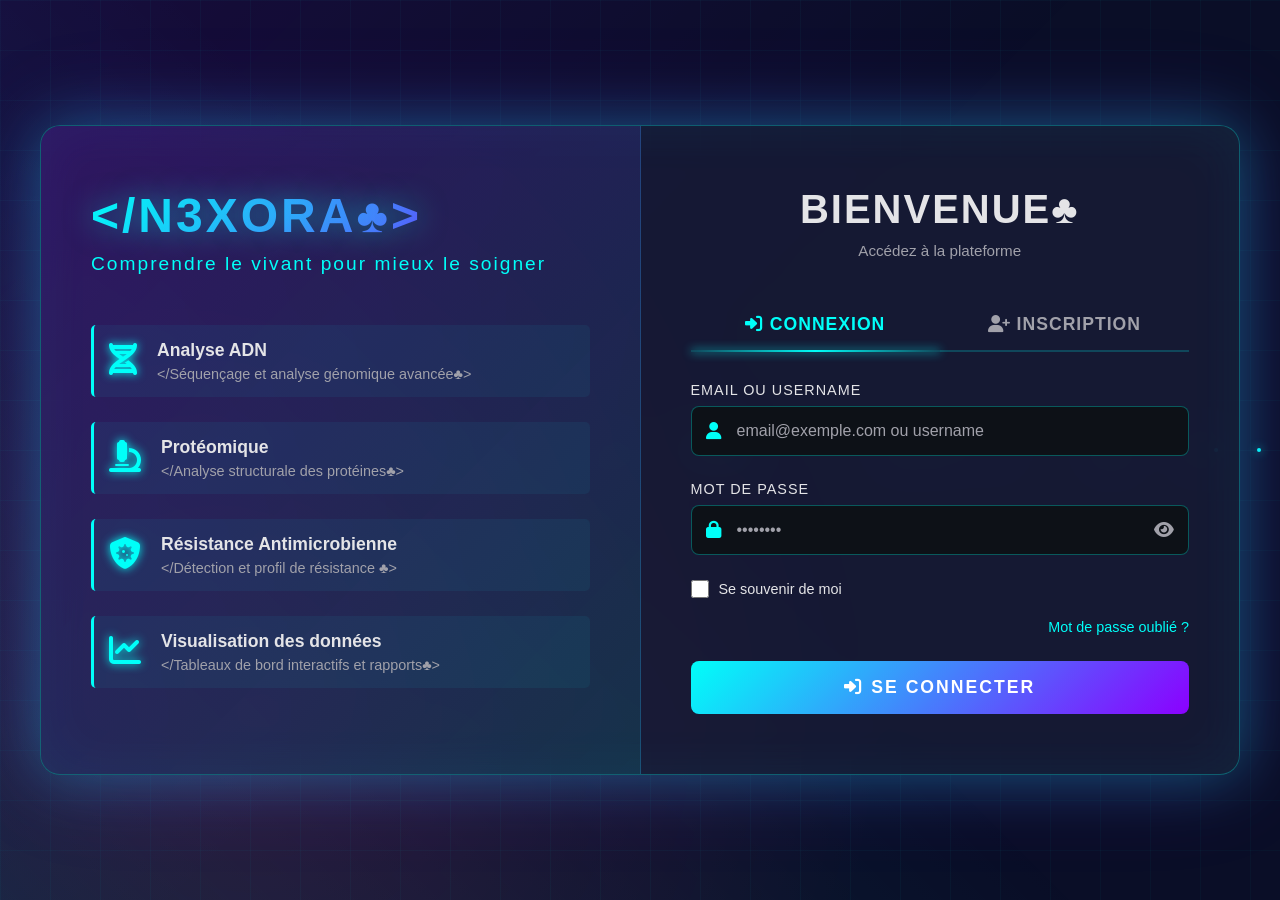
==== frontend/nexora.html @ ed5775c0 "premier commit mis a jour" ====
<!DOCTYPE html>
<html lang="fr">
<head>
<meta charset="UTF-8">
<meta name="viewport" content="width=device-width, initial-scale=1.0">
<title>Authentification</title>
<link rel="stylesheet" href="https://cdnjs.cloudflare.com/ajax/libs/font-awesome/6.4.0/css/all.min.css">
<style>
/* ===== RESET ===== */
* { margin:0; padding:0; box-sizing:border-box; }
:root {
  --cyan:#00fff9; --pink:#ff006e; --purple:#8b00ff;
  --bg:#0a0e27; --card:#1a1f3a;
  --input:#0d1117; --text:#e4e4e7; --text-secondary:#a1a1aa;
}
body {
  font-family:'Segoe UI',sans-serif;
  background:var(--bg); color:var(--text);
  min-height:100vh; display:flex;
  justify-content:center; align-items:center;
  overflow:hidden; position:relative;
}

/* ===== BACKGROUND ===== */
.cyber-bg{position:fixed;top:0;left:0;width:100%;height:100%;
background:linear-gradient(135deg,rgba(138,0,255,0.1)0%,transparent 50%),linear-gradient(45deg,rgba(0,255,249,0.1)0%,transparent 50%),radial-gradient(circle at 20% 80%, rgba(255,0,110,0.15)0%,transparent 50%);z-index:0;}
.grid-overlay{position:fixed;top:0;left:0;width:100%;height:100%;background-image: linear-gradient(rgba(0,255,249,0.03)1px,transparent 1px),linear-gradient(90deg,rgba(0,255,249,0.03)1px,transparent 1px);background-size:50px 50px;animation:gridScroll 20s linear infinite;z-index:0;}
@keyframes gridScroll{0%{transform:translateY(0);}100%{transform:translateY(50px);}}
.particle{position:fixed;width:4px;height:4px;border-radius:50%;background:var(--cyan);box-shadow:0 0 10px var(--cyan);animation:float 15s infinite;z-index:1;}
@keyframes float{0%,100%{transform:translateY(0) translateX(0);opacity:0;}10%,90%{opacity:1;}100%{transform:translateY(-100vh) translateX(50px);opacity:0;}}

/* ===== CONTAINER ===== */
.auth-container{position:relative;z-index:10;width:100%;max-width:1200px;min-height:650px;display:flex;background:rgba(26,31,58,0.7);backdrop-filter:blur(20px);border-radius:20px;overflow:hidden;box-shadow:0 0 60px rgba(0,255,249,0.3),0 0 100px rgba(138,0,255,0.2),inset 0 0 60px rgba(0,255,249,0.05);border:1px solid rgba(0,255,249,0.3);}

/* ===== LEFT PANEL ===== */
.info-panel{flex:1;padding:60px 50px;background:linear-gradient(135deg, rgba(138,0,255,0.2)0%, rgba(0,255,249,0.1)100%);display:flex;flex-direction:column;justify-content:center;position:relative;border-right:1px solid rgba(0,255,249,0.2);}
.logo{font-size:3em;font-weight:900;background:linear-gradient(135deg,var(--cyan)0%,var(--purple)100%);-webkit-background-clip:text;-webkit-text-fill-color:transparent;text-shadow:0 0 30px rgba(0,255,249,0.5);letter-spacing:3px;animation:pulse 3s ease-in-out infinite;}
@keyframes pulse{0%,100%{opacity:1;}50%{opacity:0.8;}}
.tagline{font-size:1.2em;color:var(--cyan);margin-top:10px;font-weight:300;letter-spacing:2px;}
.features{margin-top:50px;}
.feature-item{display:flex;align-items:center;margin-bottom:25px;padding:15px;background:rgba(0,255,249,0.05);border-left:3px solid var(--cyan);border-radius:5px;transition:all 0.3s ease;}
.feature-item:hover{background:rgba(0,255,249,0.1);transform:translateX(10px);}
.feature-icon{font-size:2em;margin-right:20px;color:var(--cyan);text-shadow:0 0 10px var(--cyan);}
.feature-text h3{font-size:1.1em;margin-bottom:5px;color:var(--text);}
.feature-text p{font-size:0.9em;color:var(--text-secondary);}

/* ===== RIGHT PANEL ===== */
.auth-panel{flex:1;padding:60px 50px;display:flex;flex-direction:column;justify-content:center;position:relative;}
.form-header{text-align:center;margin-bottom:40px;}
.form-header h2{font-size:2.5em;margin-bottom:10px;color:var(--text);text-transform:uppercase;letter-spacing:2px;}
.form-header .subtitle{color:var(--text-secondary);font-size:0.95em;}
.tabs{display:flex;margin-bottom:30px;border-bottom:2px solid rgba(0,255,249,0.2);}
.tab{flex:1;padding:15px;text-align:center;font-size:1.1em;font-weight:600;color:var(--text-secondary);cursor:pointer;position:relative;text-transform:uppercase;letter-spacing:1px;transition:all 0.3s ease;}
.tab.active{color:var(--cyan);}
.tab.active::after{content:'';position:absolute;bottom:-2px;left:0;width:100%;height:2px;background:linear-gradient(90deg,transparent,var(--cyan),transparent);box-shadow:0 0 10px var(--cyan);}
.tab:hover{color:var(--cyan);}
.form-content{display:none;}
.form-content.active{display:block;animation:fadeIn 0.5s ease;}
@keyframes fadeIn{from{opacity:0;transform:translateY(20px);}to{opacity:1;transform:translateY(0);}}
.form-group{margin-bottom:25px;position:relative;}
.form-group label{display:block;margin-bottom:8px;color:var(--text);font-weight:500;font-size:0.9em;text-transform:uppercase;letter-spacing:1px;}
.input-wrapper{position:relative;}
.input-icon{position:absolute;left:15px;top:50%;transform:translateY(-50%);color:var(--cyan);font-size:1.1em;}
.form-control{width:100%;padding:15px 15px 15px 45px;background:var(--input);border:1px solid rgba(0,255,249,0.3);border-radius:8px;color:var(--text);font-size:1em;transition:all 0.3s ease;outline:none;}
.form-control:focus{border-color:var(--cyan);box-shadow:0 0 20px rgba(0,255,249,0.3);background:rgba(0,255,249,0.05);}
.form-control::placeholder{color:var(--text-secondary);}
.password-toggle{position:absolute;right:15px;top:50%;transform:translateY(-50%);color:var(--text-secondary);cursor:pointer;font-size:1.1em;transition:color 0.3s ease;}
.password-toggle:hover{color:var(--cyan);}
.checkbox-group{display:flex;align-items:center;margin-bottom:20px;}
.checkbox-group input[type="checkbox"]{width:18px;height:18px;margin-right:10px;cursor:pointer;accent-color:var(--cyan);}
.checkbox-group label{margin:0;font-size:0.9em;cursor:pointer;}
.forgot-password{text-align:right;margin-bottom:25px;}
.forgot-password a{color:var(--cyan);text-decoration:none;font-size:0.9em;transition:all 0.3s ease;}
.forgot-password a:hover{text-shadow:0 0 10px var(--cyan);}
.btn-primary{width:100%;padding:16px;background:linear-gradient(135deg,var(--cyan)0%,var(--purple)100%);border:none;border-radius:8px;color:white;font-size:1.1em;font-weight:700;text-transform:uppercase;letter-spacing:2px;cursor:pointer;transition:all 0.3s ease;position:relative;overflow:hidden;}
.btn-primary::before{content:'';position:absolute;top:0;left:-100%;width:100%;height:100%;background:linear-gradient(90deg,transparent,rgba(255,255,255,0.3),transparent);transition:left 0.5s ease;}
.btn-primary:hover::before{left:100%;}
.btn-primary:hover{box-shadow:0 0 30px rgba(0,255,249,0.6);transform:translateY(-2px);}
.btn-primary:active{transform:translateY(0);}

/* ===== ALERTS ===== */
.alert{padding:15px;border-radius:8px;margin-bottom:20px;display:none;animation:slideDown 0.3s ease;}
.alert.show{display:block;animation:slideDown 0.3s ease, fadeOut 0.3s ease 2.7s forwards;}
@keyframes slideDown{from{opacity:0;transform:translateY(-10px);}to{opacity:1;transform:translateY(0);}}
@keyframes fadeOut{to{opacity:0;transform:translateY(-10px);}}
.alert-success{background:rgba(0,255,0,0.1);border:1px solid rgba(0,255,0,0.3);color:#00ff00;}
.alert-error{background:rgba(255,0,110,0.1);border:1px solid rgba(255,0,110,0.3);color:#ff006e;}
.alert-info{background:rgba(0,255,249,0.1);border:1px solid rgba(0,255,249,0.3);color:var(--cyan);}

/* ===== LOADING ===== */
.loading-overlay{position:fixed;top:0;left:0;width:100%;height:100%;background:rgba(10,14,39,0.9);display:flex;align-items:center;justify-content:center;z-index:9999;display:none;}
.loading-overlay.show{display:flex;}
.spinner{width:60px;height:60px;border:4px solid rgba(0,255,249,0.2);border-top-color:var(--cyan);border-radius:50%;animation:spin 1s linear infinite;}
@keyframes spin{to{transform:rotate(360deg);}}

/* ===== RESPONSIVE ===== */
@media(max-width:968px){.auth-container{flex-direction:column;max-width:500px;}.info-panel{padding:40px 30px;border-right:none;border-bottom:1px solid rgba(0,255,249,0.2);}.auth-panel{padding:40px 30px;}.logo{font-size:2em;}.features{display:none;}}
</style>
</head>
<body>

<div class="cyber-bg"></div>
<div class="grid-overlay"></div>

<div class="loading-overlay" id="loadingOverlay"><div class="spinner"></div></div>

<div class="auth-container">
  <div class="info-panel">
    <div class="logo">&lt;/N3XORA♣&gt;</div>
    <div class="tagline">Comprendre le vivant pour mieux le soigner</div>
    <div class="features">
      <div class="feature-item"><div class="feature-icon"><i class="fas fa-dna"></i></div><div class="feature-text"><h3>Analyse ADN</h3><p>&lt;/Séquençage et analyse génomique avancée♣&gt;</p></div></div>
      <div class="feature-item"><div class="feature-icon"><i class="fas fa-microscope"></i></div><div class="feature-text"><h3>Protéomique</h3><p>&lt;/Analyse structurale des protéines♣&gt;</p></div></div>
      <div class="feature-item"><div class="feature-icon"><i class="fas fa-shield-virus"></i></div><div class="feature-text"><h3>Résistance Antimicrobienne</h3><p>&lt;/Détection et profil de résistance ♣&gt;</p></div></div>
      <div class="feature-item"><div class="feature-icon"><i class="fas fa-chart-line"></i></div><div class="feature-text"><h3>Visualisation des données</h3><p>&lt;/Tableaux de bord interactifs et rapports♣&gt;</p></div></div>
    </div>
  </div>

  <div class="auth-panel">
    <div class="form-container">
      <div class="form-header"><h2>Bienvenue♣</h2><p class="subtitle">Accédez à la plateforme</p></div>
      <div id="alertMessage" class="alert"></div>
      <div class="tabs">
        <div class="tab active" onclick="switchTab('login')"><i class="fas fa-sign-in-alt"></i> Connexion</div>
        <div class="tab" onclick="switchTab('register')"><i class="fas fa-user-plus"></i> Inscription</div>
      </div>

      <!-- LOGIN -->
      <div id="loginForm" class="form-content active">
        <form onsubmit="handleLogin(event)">
          <div class="form-group">
            <label>Email ou Username</label>
            <div class="input-wrapper">
              <i class="fas fa-user input-icon"></i>
              <input type="text" id="loginEmail" class="form-control" placeholder="email@exemple.com ou username" required>
            </div>
          </div>
          <div class="form-group">
            <label>Mot de passe</label>
            <div class="input-wrapper">
              <i class="fas fa-lock input-icon"></i>
              <input type="password" id="loginPassword" class="form-control" placeholder="••••••••" required>
              <i class="fas fa-eye password-toggle" onclick="togglePassword('loginPassword', this)"></i>
            </div>
          </div>
          <div class="checkbox-group"><input type="checkbox" id="rememberMe"><label for="rememberMe">Se souvenir de moi</label></div>
          <div class="forgot-password"><a href="#" onclick="showForgotPassword(event)">Mot de passe oublié ?</a></div>
          <button type="submit" class="btn-primary"><i class="fas fa-sign-in-alt"></i> Se connecter</button>
        </form>
      </div>

      <!-- REGISTER -->
      <div id="registerForm" class="form-content">
        <form onsubmit="handleRegister(event)">
          <div class="form-group">
            <label>Nom d'utilisateur</label>
            <div class="input-wrapper">
              <i class="fas fa-user input-icon"></i>
              <input type="text" id="registerUsername" class="form-control" placeholder="votre_username" required pattern="[a-zA-Z0-9_-]+" title="Lettres, chiffres, tirets et underscores" maxlength="100">
            </div>
          </div>
          <div class="form-group">
            <label>Email</label>
            <div class="input-wrapper">
              <i class="fas fa-envelope input-icon"></i>
              <input type="email" id="registerEmail" class="form-control" placeholder="votre.email@exemple.com" required maxlength="200">
            </div>
          </div>
          <div class="form-group">
            <label>Mot de passe</label>
            <div class="input-wrapper">
              <i class="fas fa-lock input-icon"></i>
              <input type="password" id="registerPassword" class="form-control" placeholder="••••••••" required minlength="8">
              <i class="fas fa-eye password-toggle" onclick="togglePassword('registerPassword', this)"></i>
            </div>
          </div>
          <div class="form-group">
            <label>Confirmer le mot de passe</label>
            <div class="input-wrapper">
              <i class="fas fa-lock input-icon"></i>
              <input type="password" id="registerPasswordConfirm" class="form-control" placeholder="••••••••" required>
              <i class="fas fa-eye password-toggle" onclick="togglePassword('registerPasswordConfirm', this)"></i>
            </div>
          </div>
          <div class="checkbox-group"><input type="checkbox" id="acceptTerms" required><label for="acceptTerms">J'accepte les <a href="#" style="color:var(--cyan)">conditions</a></label></div>
          <button type="submit" class="btn-primary"><i class="fas fa-user-plus"></i> Créer un compte</button>
        </form>
      </div>
    </div>
  </div>
</div>

<script>
// PARTICLES
for(let i=0;i<20;i++){
  const p=document.createElement('div');p.className='particle';
  p.style.left=Math.random()*100+'%';
  p.style.animationDelay=Math.random()*15+'s';
  p.style.animationDuration=(Math.random()*10+10)+'s';
  document.body.appendChild(p);
}

// SWITCH TAB
function switchTab(tab){
  document.querySelectorAll('.tab').forEach(t=>t.classList.remove('active'));
  document.querySelectorAll('.form-content').forEach(c=>c.classList.remove('active'));
  if(tab==='login'){
    document.querySelectorAll('.tab')[0].classList.add('active');
    document.getElementById('loginForm').classList.add('active');
    document.getElementById('loginEmail').focus();
  }else{
    document.querySelectorAll('.tab')[1].classList.add('active');
    document.getElementById('registerForm').classList.add('active');
    document.getElementById('registerUsername').focus();
  }
}

// TOGGLE PASSWORD
function togglePassword(id, icon){
  const input=document.getElementById(id);
  input.type=input.type==='password'?'text':'password';
  icon.classList.toggle('fa-eye');
  icon.classList.toggle('fa-eye-slash');
}

// ALERT
function showAlert(message,type){
  const alertBox=document.getElementById('alertMessage');
  alertBox.textContent=message;
  alertBox.className='alert show alert-'+type;
  setTimeout(()=>{alertBox.className='alert';},3000);
}

// LOADING
function showLoading(){document.getElementById('loadingOverlay').classList.add('show');}
function hideLoading(){document.getElementById('loadingOverlay').classList.remove('show');}

// FORGOT PASSWORD
function showForgotPassword(e){e.preventDefault();showAlert("Fonction oubliée non implémentée", "info");}
function parseApiBody(text){
  if(!text) return {};
  try { return JSON.parse(text); }
  catch { return { detail: text.slice(0, 200) }; }
}
function apiError(data, fallback){
  const d = data && data.detail;
  if(typeof d === 'string') return d;
  if(Array.isArray(d)) return d.map(x => x.msg || JSON.stringify(x)).join(' · ');
  return (data && data.message) || fallback;
}
function storeToken(token, remember){
  localStorage.removeItem('token');
  sessionStorage.removeItem('token');
  localStorage.removeItem('nexora_token');
  localStorage.removeItem('authToken');
  sessionStorage.removeItem('authToken');
  if(remember){
    localStorage.setItem('token', token);
    localStorage.setItem('nexora_token', token);
  } else {
    sessionStorage.setItem('token', token);
    sessionStorage.setItem('nexora_token', token);
  }
}

// LOGIN
async function handleLogin(e){
  e.preventDefault();
  const submitButton = e.submitter || document.querySelector('#loginForm button[type="submit"]');
  if (submitButton) submitButton.disabled = true;
  showLoading();

  const email = document.getElementById('loginEmail').value.trim();
  const password = document.getElementById('loginPassword').value;
  const remember = document.getElementById('rememberMe').checked;
  const controller = new AbortController();
  const timeoutId = setTimeout(() => controller.abort(), 20000);

  try {
    const res = await fetch('/api/v1/auth/login', {
      method: 'POST',
      headers: {'Content-Type':'application/json'},
      body: JSON.stringify({ email, password, remember }),
      signal: controller.signal
    });
    const data = parseApiBody(await res.text());

    if (res.ok && data.access_token) {
      storeToken(data.access_token, remember);
      hideLoading();
      showAlert('Connexion réussie !', 'success');
      const redirectDest = localStorage.getItem('redirect_after_login');
      const dest = redirectDest || '/index.html';
      localStorage.removeItem('redirect_after_login');
      setTimeout(()=>{ window.location.replace(dest); }, 500);
    } else {
      hideLoading();
      showAlert(apiError(data, 'Email/Username ou mot de passe incorrect'), 'error');
    }
  } catch(err) {
    hideLoading();
    if (err && err.name === 'AbortError') {
      showAlert('Le serveur ne répond pas après 20 secondes. Vérifiez que l’API et PostgreSQL sont démarrés.', 'error');
    } else {
      showAlert('Impossible de joindre le serveur API. Vérifiez la connexion et le démarrage de N3XORA.', 'error');
    }
    console.error('[login]', err);
  } finally {
    clearTimeout(timeoutId);
    if (submitButton) submitButton.disabled = false;
  }
}

// REGISTER
async function handleRegister(e){
  e.preventDefault(); showLoading();
  const username=document.getElementById('registerUsername').value;
  const email=document.getElementById('registerEmail').value;
  const password=document.getElementById('registerPassword').value;
  const confirm=document.getElementById('registerPasswordConfirm').value;
  if(password!==confirm){hideLoading();showAlert('Les mots de passe ne correspondent pas','error');return;}
  try{
    const res=await fetch('/api/v1/auth/register',{method:'POST',headers:{'Content-Type':'application/json'},body:JSON.stringify({username,email,password})});
    const data=parseApiBody(await res.text());
    hideLoading();
    if(res.ok || data.success){
      showAlert('Inscription réussie ! Connectez-vous','success');
      switchTab('login');
      document.getElementById('loginEmail').value=email;
      document.getElementById('loginPassword').value='';
    }else showAlert(apiError(data, 'Erreur inscription'),'error');
  }catch(err){hideLoading();showAlert('Erreur serveur','error');console.error(err);}
}

</script>
</body>
</html>
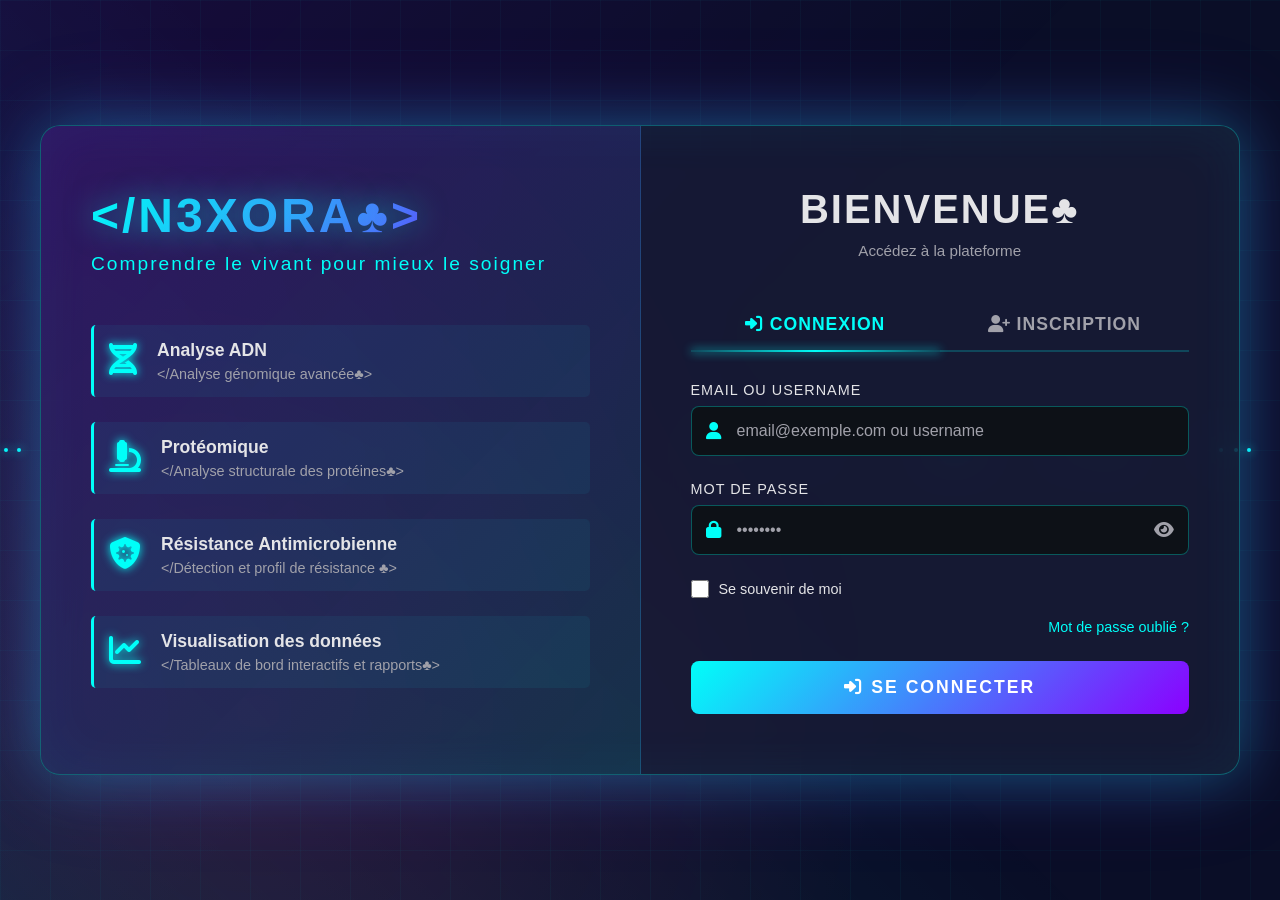
==== commit 880689a3: "correction" ====
--- a/frontend/nexora.html
+++ b/frontend/nexora.html
@@ -109,7 +109,7 @@
     <div class="logo">&lt;/N3XORA♣&gt;</div>
     <div class="tagline">Comprendre le vivant pour mieux le soigner</div>
     <div class="features">
-      <div class="feature-item"><div class="feature-icon"><i class="fas fa-dna"></i></div><div class="feature-text"><h3>Analyse ADN</h3><p>&lt;/Séquençage et analyse génomique avancée♣&gt;</p></div></div>
+      <div class="feature-item"><div class="feature-icon"><i class="fas fa-dna"></i></div><div class="feature-text"><h3>Analyse ADN</h3><p>&lt;/Analyse génomique avancée♣&gt;</p></div></div>
       <div class="feature-item"><div class="feature-icon"><i class="fas fa-microscope"></i></div><div class="feature-text"><h3>Protéomique</h3><p>&lt;/Analyse structurale des protéines♣&gt;</p></div></div>
       <div class="feature-item"><div class="feature-icon"><i class="fas fa-shield-virus"></i></div><div class="feature-text"><h3>Résistance Antimicrobienne</h3><p>&lt;/Détection et profil de résistance ♣&gt;</p></div></div>
       <div class="feature-item"><div class="feature-icon"><i class="fas fa-chart-line"></i></div><div class="feature-text"><h3>Visualisation des données</h3><p>&lt;/Tableaux de bord interactifs et rapports♣&gt;</p></div></div>
